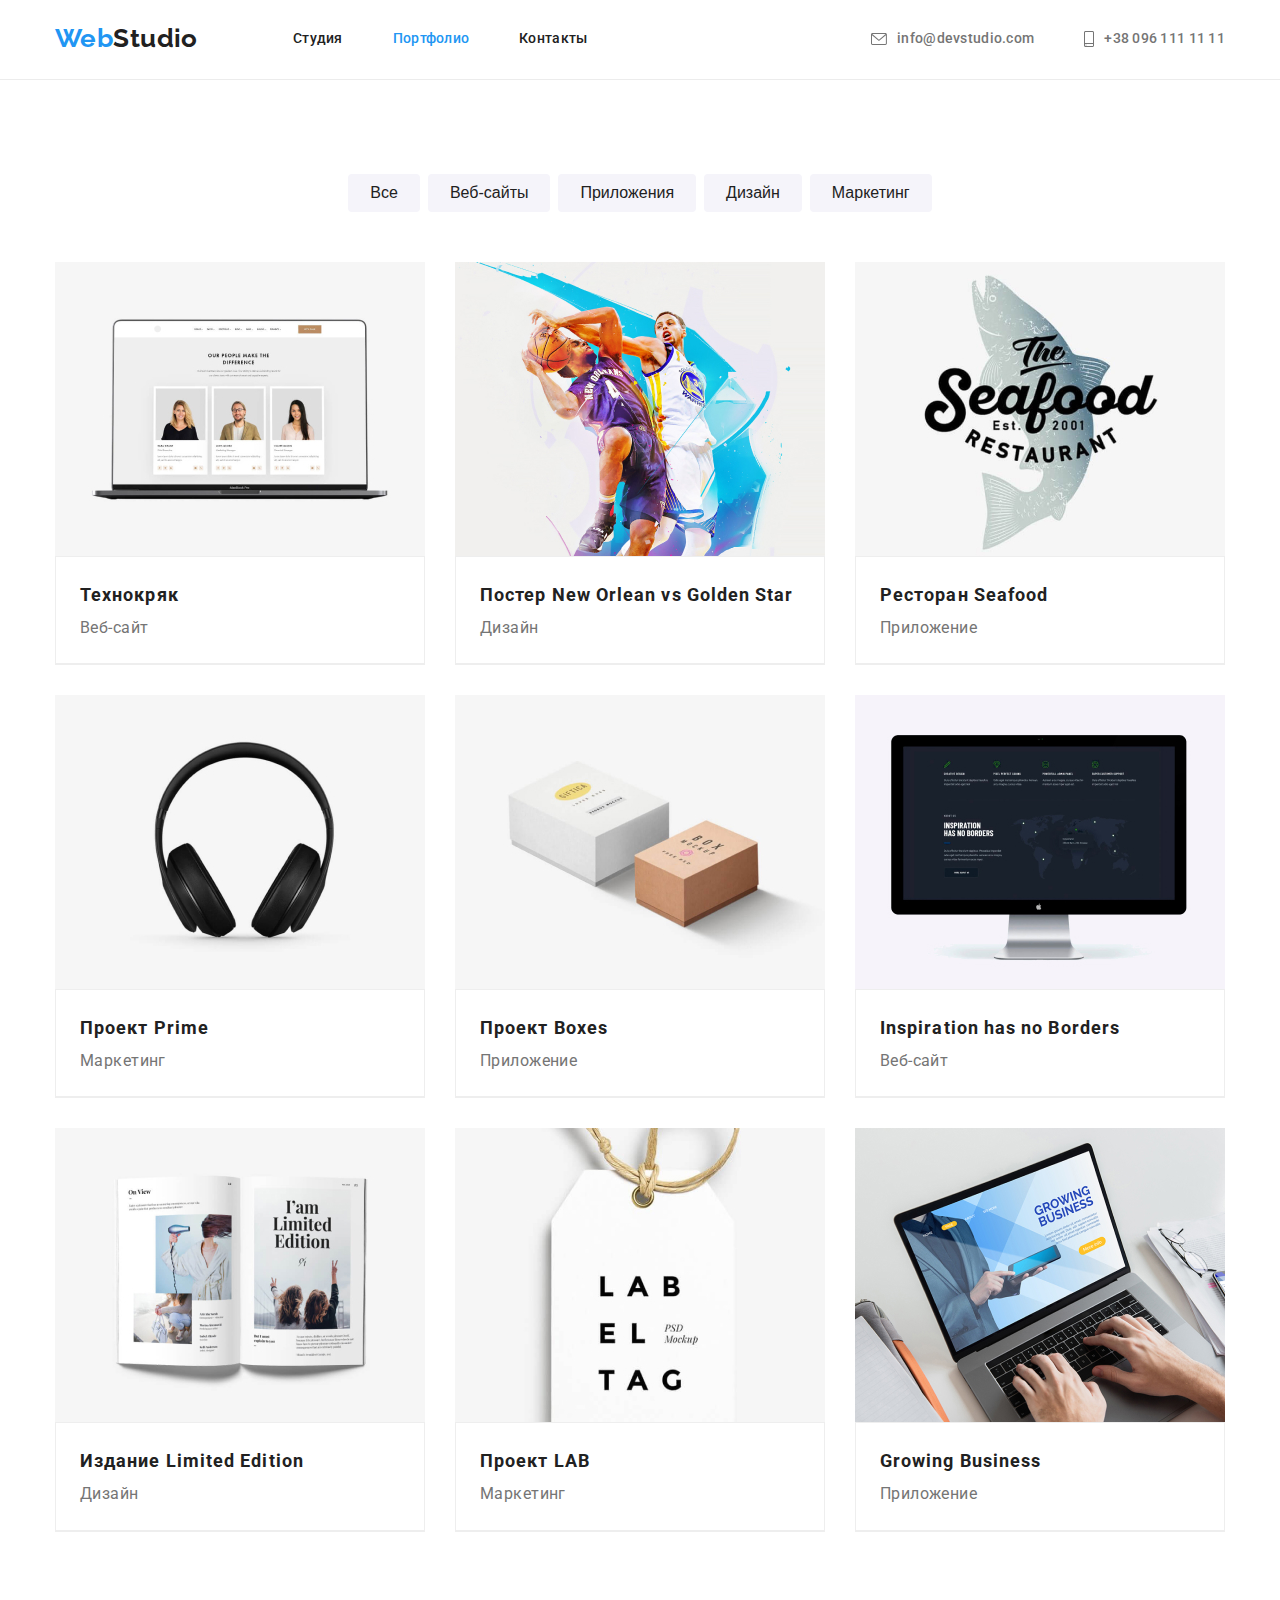
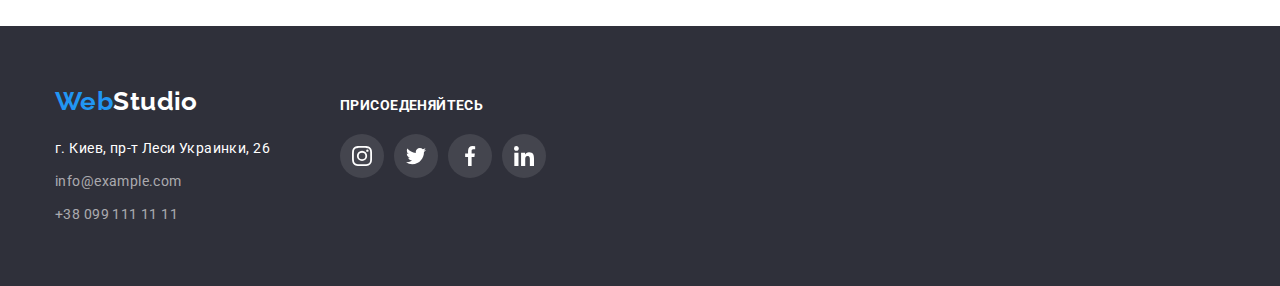
==== portfolio.html @ edc854e7 "Добавляет модельное окно проекту" ====
<!DOCTYPE html>
<html lang="ru">

<head>
  <meta charset="UTF-8">
  <meta http-equiv="X-UA-Compatible" content="IE=edge">
  <meta name="viewport" content="width=device-width, initial-scale=1.0">
  <title>Document</title>
  <link href="https://fonts.googleapis.com/css2?family=Raleway:wght@700&family=Roboto:wght@400;500;700;900&display=swap"
    rel="stylesheet">
  <link rel="stylesheet" href="https://cdnjs.cloudflare.com/ajax/libs/modern-normalize/1.1.0/modern-normalize.min.css">
  <link rel="stylesheet" href="./css/styles.css">
</head>

<body>
    <!-- Шапка сайта -->
    <!-- Шапка сайта -->
    <header class="page-header">
      <div class="container nav-container">
        <nav class="navbar">
          <a href="#" class="logo">
            <span class="logo-web">Web</span><span class="logo-studio">Studio</span>
          </a>
          <ul class="site-nav">
            <li class="site-nav-item"><a href="./index.html" class="site-nav-link">Студия</a></li>
            <li class="site-nav-item"><a href="./portfolio.html" class="site-nav-link current">Портфолио</a></li>
            <li class="site-nav-item"><a href="" class="site-nav-link">Контакты</a></li>
          </ul>
        </nav>
        <ul class="auth-nav">
          <li class="auth-nav-item">
            <a href="mailto:info@devstudio.com" class="auth-nav-link">
              <svg class="auth-nav-svg" width="16" height="12">
                <use href="./images/icons.svg#icon-envelope" class="auth-nav-icon"></use>
              </svg>
              <span>info@devstudio.com</span></a>
          </li>
          <li class="auth-nav-item">
            <a href="tel:+380961111111" class="auth-nav-link">
              <svg class="auth-nav-svg" width="10" height="16">
                <use href="./images/icons.svg#icon-smartphone" class="auth-nav-icon"></use>
              </svg>
              <span>+38 096 111 11 11</span>
            </a>
          </li>
        </ul>
      </div>
    </header>
    <!-- Основная часть -->
    <main>
      <!-- Портфолио работ -->
      <section class="section">
        <div class="container">
          <h1 class="visually-hidden">Портфолио работ</h1>
          <ul class="filter">
            <li class="filter-item">
              <button type="button" class="filter-button">Все</button></li>
            <li class="filter-item">
              <button type="button" class="filter-button">Веб-сайты</button>
            </li>
            <li class="filter-item">
              <button type="button" class="filter-button">Приложения</button>
            </li>
            <li class="filter-item">
              <button type="button" class="filter-button">Дизайн</button></li>
            <li class="filter-item">
              <button type="button" class="filter-button">Маркетинг</button>
            </li>
          </ul>
          <ul class="portfolio-work">
            <li class="portfolio-item">
              <article class="card">
              <a href="" class="portfolio-work-link">
                <div class="card-thumb">
                  <img
                  src="./images/imgport.jpg"
                  alt="Технокряк" width="380"
                />
                  <div class="card-thumb-box">
                    <p class="card-thumb-text">Технокряк это современная площадка распространения коронавируса. Компании используют эту платформу для цифрового
                    шпионажа и атак на защищённые сервера конкурентов.</p>
                  </div>
                </div>
                <div class="card-content">
                  <h2 class="portfolio-work-title">Технокряк</h2>
                  <p class="portfolio-work-text">Веб-сайт</p>
                </div>
              </a>
              </article>
            </li>
            <li class="portfolio-item">
              <article class="card">
              <a href="" class="portfolio-work-link">
                <div class="card-thumb">
                <img
                  src="./images/imgport(1).jpg"
                  alt="Постер New Orlean vs Golden Star" width="380"
                />
                </div>
                <div class="card-content">
                <h2 class="portfolio-work-title">Постер New Orlean vs Golden Star</h2>
                <p class="portfolio-work-text">Дизайн</p>
                </div>
              </a>
              </article>
            </li>
            <li class="portfolio-item">
              <article class="card">
              <a href="" class="portfolio-work-link">
                <div class="card-thumb">
                <img
                  src="./images/imgport(2).jpg"
                  alt="Ресторан Seafood" width="380"
                />
                </div>
                <div class="card-content">
                <h2 class="portfolio-work-title">Ресторан Seafood</h2>
                <p class="portfolio-work-text">Приложение</p>
                </div>
              </a>
              </article>
            </li>
            <li class="portfolio-item">
              <article class="card">
              <a href="" class="portfolio-work-link">
                <div class="card-thumb">
                <img
                  src="./images/imgport(3).jpg"
                  alt="Проект Prime" width="380"
                />
                </div>
                <div class="card-content">
                <h2 class="portfolio-work-title">Проект Prime</h2>
                <p class="portfolio-work-text">Маркетинг</p>
               </div>
              </a>
              </article>
            </li>
            <li class="portfolio-item">
              <article class="card">
              <a href="" class="portfolio-work-link">
                <div class="card-thumb">
                <img
                  src="./images/imgport(4).jpg"
                  alt="Проект Boxes" width="380"
                />
                </div>
                <div class="card-content">
                <h2 class="portfolio-work-title">Проект Boxes</h2>
                <p class="portfolio-work-text">Приложение</p>
                </div>
              </a>
              </article>
            </li>
            <li class="portfolio-item">
              <article class="card">
              <a href="" class="portfolio-work-link">
                <div class="card-thumb">
                <img
                  src="./images/imgport(5).jpg"
                  alt="Inspiration has no Borders" width="380"
                />
                </div>
                <div class="card-content">
                <h2 class="portfolio-work-title">Inspiration has no Borders</h2>
                <p class="portfolio-work-text">Веб-сайт</p>
                </div>
              </a>
              </article>
            </li>
            <li class="portfolio-item">
              <article class="card">
              <a href="" class="portfolio-work-link">
                <div class="card-thumb">
                <img
                  src="./images/imgport(6).jpg"
                  alt="Издание Limited Edition" width="380"
                />
                </div>
                <div class="card-content">
                <h2 class="portfolio-work-title">Издание Limited Edition</h2>
                <p class="portfolio-work-text">Дизайн</p>
                </div>
              </a>
              </article>
            </li>
            <li class="portfolio-item">
              <article class="card">
              <a href="" class="portfolio-work-link">
                <div class="card-thumb">
                <img
                  src="./images/imgport7).jpg"
                  alt="Проект LAB" width="380"
                />
                </div>
                <div class="card-content">
                <h2 class="portfolio-work-title">Проект LAB</h2>
                <p class="portfolio-work-text">Маркетинг</p>
                </div>
              </a>
              </article>
            </li>
            <li class="portfolio-item">
              <article class="card">
              <a href="" class="portfolio-work-link">
                <div class="card-thumb">
                <img
                  src="./images/imgport(8).jpg"
                  alt="Growing Business" width="380"
                />
                </div>
                <div class="card-content">
                <h2 class="portfolio-work-title">Growing Business</h2>
                <p class="portfolio-work-text">Приложение</p>
                </div>
              </a>
              </article>
            </li>
          </ul>
        </div>
      </section>
    </main>
    <!-- Подвал сайта -->
    <footer class="footer">
      <div class="container footer-box">
        <div class="address-box">
          <a href="" class="logo footer-logo">
            <span class="footer-logo-web">Web</span><span class="footer-logo-studio">Studio</span>
          </a>
          <address>
            <ul class="address">
              <li class="address-item">г. Киев, пр-т Леси Украинки, 26</li>
              <li class="address-item"><a href="mailto:info@example.com " class="address-link">info@example.com</a></li>
              <li class="address-item"><a href="tel:+380991111111" class="address-link">+38 099 111 11 11</a></li>
            </ul>
          </address>
        </div>
        <div class="socials-box">
          <p class="socials-box-title">Присоеденяйтесь</p>
          <ul class="socials-box-item">
            <li class="socials-box-link">
              <a href="" class="link-item socials-item">
                <svg class="icon-item" width="20" height="20">
                  <use href="./images/icons.svg#icon-instagram-2" class="icon"></use>
                </svg>
              </a>
            </li>
            <li class="socials-box-link">
              <a href="" class="link-item socials-item">
                <svg class="icon-item" width="20" height="20">
                  <use href="./images/icons.svg#icon-twitter" class="icon"></use>
                </svg>
              </a>
            </li>
            <li class="socials-box-link">
              <a href="" class="link-item socials-item">
                <svg class="icon-item" width="20" height="20">
                  <use href="./images/icons.svg#icon-facebook" class="icon"></use>
                </svg>
              </a>
            </li>
            <li class="socials-box-link">
              <a href="" class="link-item socials-item">
                <svg class="icon-item" width="20" height="20">
                  <use href="./images/icons.svg#icon-linkedin" class="icon"></use>
                </svg>
              </a>
            </li>
          </ul>
        </div>
      </div>
    </footer>
  </body>
</html>
---- css/styles.css ----
/* основной цвет текста #757575; */
/* Вторичный текст #212121 */
/* текст акцента #2196F3; */
/* текст заголовка первой секции #FFFFFF; */
/* текст мейла и телефона в футере color: rgba(255, 255, 255, 0.6)  */

:root {
  --primery-text-color: #757575;
  --title-text-color: #212121;
  --accent-text: #2196f3;
  --primery-white-color: #ffffff;
  --primery-bc-color: #ffffff;
  --secondary-bc-color: #2f303a;
  --bc-before-feature: #f5f4fa;
  --card-set-gap: 30px;
}

body {
  background-color: var(--primery-bc-color);
  color: var(--primery-text-color);
  font-family: Roboto, sans-serif;
  letter-spacing: 0.03em;
  font-size: 14px;
  line-height: 1.14;
}

h1,
h2,
h3,
p {
  margin: 0;
}

.container {
  width: 1200px;
  padding-right: 15px;
  padding-left: 15px;
  margin-left: auto;
  margin-right: auto;
}

img {
  display: block;
  max-width: 100%;
  height: auto;
}

ul {
  list-style: none;
  padding: 0;
  margin: 0;
}

.page-header {
  border-bottom: 1px solid #ececec;
  height: 80px;
  display: flex;
}

a {
  text-decoration: none;
}

/* Logo */
.logo {
  font-family: Raleway;
  font-weight: 700;
  font-size: 26px;
  line-height: 1.2;
  margin-right: 93px;
  width: 145px;
}

.logo-web {
  color: var(--accent-text);
}

.logo-studio {
  color: var(--title-text-color);
}
/* Navbar */
.nav-container {
  padding-top: 24px;
  padding-bottom: 25px;
  display: flex;
  justify-content: space-between;
  align-items: center;
}

.navbar {
  display: flex;
  align-items: center;
}

.auth-nav-icon {
  display: block;
  width: 16px;
  height: 12px;
}

/* Site nav */
.site-nav {
  display: flex;
  margin: 0;
}

.site-nav-link {
  color: var(--title-text-color);
  font-weight: 500;
  letter-spacing: 0.02em;
  margin-bottom: 40px;
}

.site-nav-item:not(:last-child) {
  margin-right: 50px;
}

.site-nav-link:hover,
.site-nav-link:focus {
  color: var(--accent-text);
}

.site-nav-link.current {
  color: var(--accent-text);
}

/* Auth-nav */

.auth-nav {
  display: flex;
  margin-left: auto;
}

.auth-nav-item {
  display: flex;
}

.auth-nav-item:not(:last-child) {
  margin-right: 50px;
}

.auth-nav-link {
  display: flex;
  align-items: center;
  color: var(--primery-text-color);
  font-weight: 500;
  letter-spacing: 0.02em;
}

.auth-nav-link:hover,
.auth-nav-link:focus {
  color: var(--accent-text);
}

.auth-nav-svg {
  margin-right: 10px;
}

.auth-nav-icon {
  fill: currentColor;
}

/* Hero */
.hero {
  text-align: center;
  padding-top: 200px;
  padding-bottom: 200px;
  padding-right: 0;
  padding-left: 0;
  background-color: var(--secondary-bc-color);
}

.hero-box {
  max-width: 1600px;
  height: 600px;
  margin-right: auto;
  margin-left: auto;
  background-image: linear-gradient(
      rgba(47, 48, 58, 0.4),
      rgba(47, 48, 58, 0.4)
    ),
    url(../images/imghero.jpg);
  background-repeat: no-repeat;
  background-position: center;
  background-size: cover;
}

.hero-title {
  color: var(--primery-white-color);
  font-weight: 900;
  font-size: 44px;
  line-height: 1.4;
  letter-spacing: 0.06em;
  text-transform: uppercase;
  width: 696px;
  margin-left: auto;
  margin-right: auto;
  margin-top: 0;
  margin-bottom: 0;
}

.button {
  margin-top: 30px;
}

/* Features */
.features {
  display: flex;
}

.feature-svg {
  display: flex;
  margin-bottom: 30px;
  background-color: #f5f4fa;
  border-radius: 4px;
  justify-content: center;
  align-items: center;
  width: 270px;
  height: 120px;
}

.feature-item:not(:last-child) {
  margin-right: 30px;
}

.feature-title {
  color: var(--title-text-color);
  font-weight: 700;
  text-transform: uppercase;
  margin-bottom: 10px;
}

.feature-text {
  font-size: 14px;
  line-height: 1.7;
}

.visually-hidden {
  position: absolute;
  clip: rect(0 0 0 0);
  width: 1px;
  height: 1px;
  margin: -1px;
}

/* Section */

.section {
  padding-bottom: 94px;
  padding-top: 94px;
}

.section-title {
  color: var(--title-text-color);
  font-weight: 700;
  font-size: 36px;
  line-height: 1.16;
  text-align: center;
  margin-top: 0;
  margin-bottom: 0;
}

/* Work */

.section-work {
  padding-top: 0;
}

.section-title-work {
  margin-bottom: 50px;
}

.work {
  margin-top: 50px;
  display: flex;
}

.img-work:not(:last-child) {
  margin-right: 30px;
}

.img-work-box {
  position: relative;
}

.work-subtitle-box {
  position: absolute;
  padding-top: 27px;
  padding-bottom: 27px;
  width: 100%;
  height: 70px;
  bottom: 0;
  background: rgba(47, 48, 58, 0.8);
}

.work-subtitle {
  font-weight: 700;
  text-transform: uppercase;
  color: var(--primery-white-color);
  text-align: center;
}

/* Team */
.section-team {
  background-color: #f5f4fa;
}

.team {
  margin-top: 50px;
  display: flex;
}

.team-item:not(:last-child) {
  margin-right: 30px;
}

.section-team-item {
  padding-top: 30px;
  padding-bottom: 30px;
  background: #ffffff;
  box-shadow: 0px 1px 3px rgba(0, 0, 0, 0.12), 0px 1px 1px rgba(0, 0, 0, 0.14),
    0px 2px 1px rgba(0, 0, 0, 0.2);
  border-radius: 0px 0px 4px 4px;
  text-align: center;
}

.section-team-title {
  color: var(--title-text-color);
  font-weight: 500;
  font-size: 16px;
  line-height: 1.18;
}

.section-team-text {
  font-size: 16px;
  line-height: 1.18;
  margin-top: 10px;
}

.section-link {
  display: flex;
  justify-content: center;
  margin-top: 16px;
}

.team-link:not(:last-child) {
  margin-right: 10px;
}

.link-item {
  display: block;
  width: 44px;
  height: 44px;
  padding: 12px;
  color: #afb1b8;
}

.link-item:hover,
.link-item:focus {
  background-color: var(--accent-text);
  color: var(--primery-white-color);
  border-radius: 50%;
}

.team-icon {
  fill: currentColor;
}

/* Clients */

.section-clients {
  display: flex;
}

.section-clients {
  margin-top: 50px;
}

.section-clients-item:not(:last-child) {
  margin-right: 30px;
}

.client-link {
  display: block;
  width: 170px;
  height: 92px;
  border: 1px solid #afb1b8;
  box-sizing: border-box;
  border-radius: 4px;
  color: #afb1b8;
  padding: 16px 32px;
}

.client-link:hover,
.client-link:focus {
  color: var(--accent-text);
  border: 1px solid var(--accent-text);
}

.client-icon {
  fill: currentColor;
}

/* Footer */
.footer {
  background-color: var(--secondary-bc-color);
  padding-top: 60px;
  padding-bottom: 60px;
}

.footer-logo {
  display: inline-block;
  margin-bottom: 20px;
  margin-right: 0;
}

.footer-logo-web {
  color: var(--accent-text);
}

.footer-logo-studio {
  color: var(--primery-white-color);
}

.address-item:not(:last-child) {
  color: var(--primery-white-color);
  font-size: 14px;
  line-height: 1.7;
  margin-bottom: 9px;
}

.address-link {
  display: inline-block;
  color: rgba(255, 255, 255, 0.6);
  font-size: 14px;
  line-height: 1.7;
}

.address-link:hover,
.address-link:focus {
  color: var(--accent-text);
}
address {
  font-style: normal;
}

.footer-box {
  display: flex;
  align-items: baseline;
}

.address-box {
  margin-right: 70px;
}

.socials-box-title {
  font-weight: 700;
  font-size: 14px;
  text-transform: uppercase;
  color: #ffffff;
}

.socials-box-item {
  display: flex;
  margin-top: 20px;
}

.socials-box-link:not(:last-child) {
  margin-right: 10px;
}

.socials-item {
  border-radius: 50%;
  background-color: rgba(255, 255, 255, 0.1);
}

.icon-item {
  fill: var(--primery-white-color);
}

/* Button */

button {
  font-family: inherit Roboto, sans-serif;
  cursor: pointer;
}

.button {
  display: inline-block;
  background-color: var(--accent-text);
  color: var(--primery-white-color);
  font-weight: bold;
  font-size: 16px;
  line-height: 1.9;
  letter-spacing: 0.06em;
  padding: 10px 32px;
  min-width: 200px;
  border-radius: 4px;
}

/* Portfolio */

.filter {
  display: flex;
  justify-content: center;
  margin-bottom: 50px;
}

.filter-item:not(:last-child) {
  margin-right: 8px;
}

.filter-button {
  font-weight: 500;
  font-size: 16px;
  line-height: 1.6;
  background-color: #f5f4fa;
  color: var(--title-text-color);
  padding: 6px 22px;
  border-radius: 4px;
  border: none;
}

.filter-button:hover,
.filter-button:focus {
  background-color: var(--accent-text);
  color: var(--primery-white-color);
  box-shadow: 0px 3px 1px rgba(0, 0, 0, 0.1), 0px 1px 2px rgba(0, 0, 0, 0.08),
    0px 2px 2px rgba(0, 0, 0, 0.12);
}

.portfolio-work {
  display: flex;
  flex-wrap: wrap;
  margin-left: calc(-1 * var(--card-set-gap));
  margin-bottom: calc(-1 * var(--card-set-gap));
}

.portfolio-work .portfolio-item {
  flex-basis: calc((100% - 90px) / 3);
  margin-left: var(--card-set-gap);
  margin-bottom: var(--card-set-gap);
  border-bottom: 1px solid #eeeeee;
}

.portfolio-work-link {
  display: block;
}

.portfolio-work-link:hover,
.portfolio-work-link:focus {
  box-shadow: 0px 1px 1px rgba(0, 0, 0, 0.12), 0px 4px 4px rgba(0, 0, 0, 0.06),
    1px 4px 6px rgba(0, 0, 0, 0.16);
}

.portfolio-work-title {
  color: var(--title-text-color);
  font-weight: bold;
  font-size: 18px;
  line-height: 2;
  letter-spacing: 0.06em;
}

.portfolio-work-text {
  color: var(--primery-text-color);
  font-size: 16px;
  line-height: 1.9;
}

.card-content {
  padding: 20px 24px;
  border: 1px solid #eeeeee;
  box-sizing: border-box;
}

.card-thumb {
  position: relative;
}

.card-thumb-box {
  position: absolute;
  top: 0;
  right: 0;
  background: rgba(33, 150, 243, 0.9);
  padding: 63px 24px;
  opacity: 0;
}

.card-thumb-box:hover {
  opacity: 1;
}

.card-thumb-text {
  font-weight: normal;
  font-size: 18px;
  line-height: 1.55;
  color: var(--primery-white-color);
}

/* Модальное окно */
.backdrop {
  position: fixed;
  top: 0;
  left: 0;
  width: 100%;
  height: 100%;
  background-color: rgba(0, 0, 0, 0.2);
}

.backdrop.is-hidden {
  opacity: 1;
  pointer-events: none;
  visibility: hidden;
}

.modal {
  position: absolute;
  top: 50%;
  left: 50%;
  transform: translate(-50%, -50%);
  min-width: 528px;
  min-height: 581px;
  background-color: var(--primery-white-color);
}
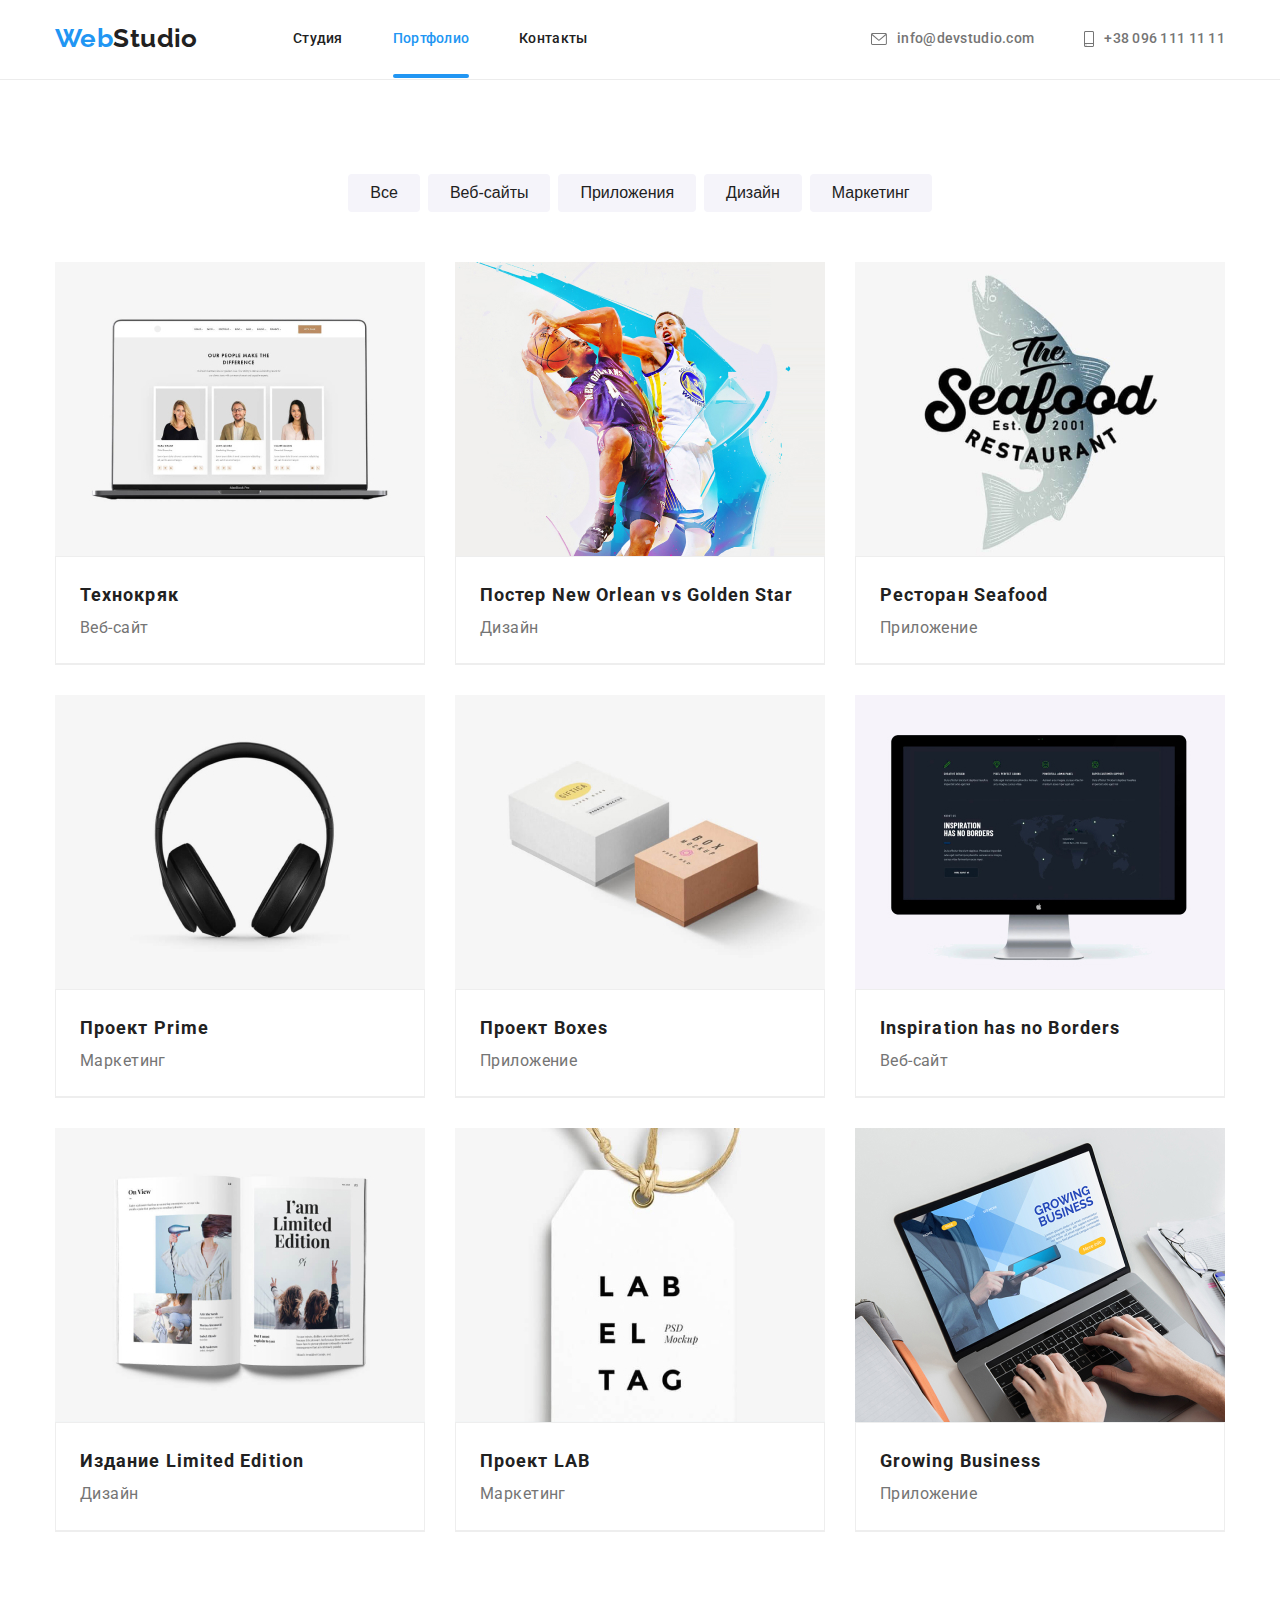
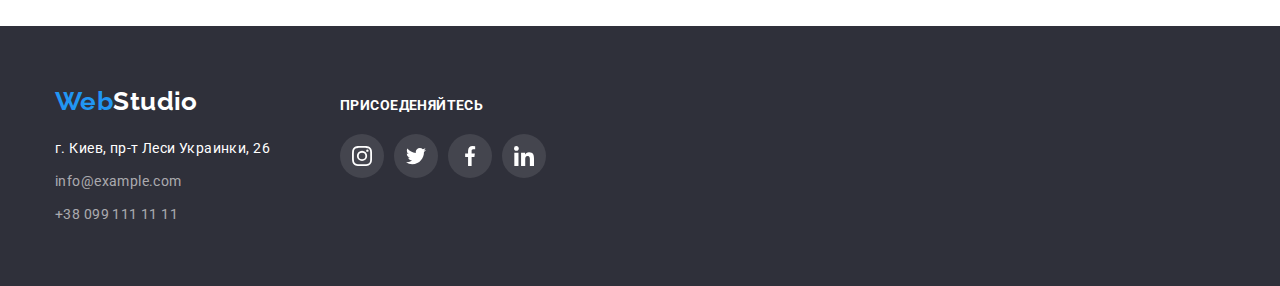
==== commit 0aee06a4: "Добавляет анимации и модельное окно проекту" ====
--- a/portfolio.html
+++ b/portfolio.html
@@ -92,10 +92,12 @@
               <article class="card">
               <a href="" class="portfolio-work-link">
                 <div class="card-thumb">
-                <img
-                  src="./images/imgport(1).jpg"
-                  alt="Постер New Orlean vs Golden Star" width="380"
-                />
+                  <img src="./images/imgport(1).jpg" alt="Технокряк" width="380" />
+                  <div class="card-thumb-box">
+                    <p class="card-thumb-text">Технокряк это современная площадка распространения коронавируса. Компании используют эту
+                      платформу для цифрового
+                      шпионажа и атак на защищённые сервера конкурентов.</p>
+                  </div>
                 </div>
                 <div class="card-content">
                 <h2 class="portfolio-work-title">Постер New Orlean vs Golden Star</h2>
@@ -107,12 +109,14 @@
             <li class="portfolio-item">
               <article class="card">
               <a href="" class="portfolio-work-link">
-                <div class="card-thumb">
-                <img
-                  src="./images/imgport(2).jpg"
-                  alt="Ресторан Seafood" width="380"
-                />
-                </div>
+              <div class="card-thumb">
+                <img src="./images/imgport(2).jpg" alt="Технокряк" width="380" />
+                <div class="card-thumb-box">
+                  <p class="card-thumb-text">Технокряк это современная площадка распространения коронавируса. Компании используют эту
+                    платформу для цифрового
+                    шпионажа и атак на защищённые сервера конкурентов.</p>
+                </div>
+              </div>
                 <div class="card-content">
                 <h2 class="portfolio-work-title">Ресторан Seafood</h2>
                 <p class="portfolio-work-text">Приложение</p>
@@ -123,12 +127,14 @@
             <li class="portfolio-item">
               <article class="card">
               <a href="" class="portfolio-work-link">
-                <div class="card-thumb">
-                <img
-                  src="./images/imgport(3).jpg"
-                  alt="Проект Prime" width="380"
-                />
-                </div>
+              <div class="card-thumb">
+                <img src="./images/imgport(3).jpg" alt="Технокряк" width="380" />
+                <div class="card-thumb-box">
+                  <p class="card-thumb-text">Технокряк это современная площадка распространения коронавируса. Компании используют эту
+                    платформу для цифрового
+                    шпионажа и атак на защищённые сервера конкурентов.</p>
+                </div>
+              </div>
                 <div class="card-content">
                 <h2 class="portfolio-work-title">Проект Prime</h2>
                 <p class="portfolio-work-text">Маркетинг</p>
@@ -140,10 +146,12 @@
               <article class="card">
               <a href="" class="portfolio-work-link">
                 <div class="card-thumb">
-                <img
-                  src="./images/imgport(4).jpg"
-                  alt="Проект Boxes" width="380"
-                />
+                  <img src="./images/imgport(4).jpg" alt="Технокряк" width="380" />
+                  <div class="card-thumb-box">
+                    <p class="card-thumb-text">Технокряк это современная площадка распространения коронавируса. Компании используют эту
+                      платформу для цифрового
+                      шпионажа и атак на защищённые сервера конкурентов.</p>
+                  </div>
                 </div>
                 <div class="card-content">
                 <h2 class="portfolio-work-title">Проект Boxes</h2>
@@ -156,10 +164,14 @@
               <article class="card">
               <a href="" class="portfolio-work-link">
                 <div class="card-thumb">
-                <img
+                  <img
                   src="./images/imgport(5).jpg"
-                  alt="Inspiration has no Borders" width="380"
-                />
+                  alt="Технокряк" width="380"
+                />
+                  <div class="card-thumb-box">
+                    <p class="card-thumb-text">Технокряк это современная площадка распространения коронавируса. Компании используют эту платформу для цифрового
+                    шпионажа и атак на защищённые сервера конкурентов.</p>
+                  </div>
                 </div>
                 <div class="card-content">
                 <h2 class="portfolio-work-title">Inspiration has no Borders</h2>
@@ -172,10 +184,12 @@
               <article class="card">
               <a href="" class="portfolio-work-link">
                 <div class="card-thumb">
-                <img
-                  src="./images/imgport(6).jpg"
-                  alt="Издание Limited Edition" width="380"
-                />
+                  <img src="./images/imgport(6).jpg" alt="Технокряк" width="380" />
+                  <div class="card-thumb-box">
+                    <p class="card-thumb-text">Технокряк это современная площадка распространения коронавируса. Компании используют эту
+                      платформу для цифрового
+                      шпионажа и атак на защищённые сервера конкурентов.</p>
+                  </div>
                 </div>
                 <div class="card-content">
                 <h2 class="portfolio-work-title">Издание Limited Edition</h2>
@@ -192,6 +206,11 @@
                   src="./images/imgport7).jpg"
                   alt="Проект LAB" width="380"
                 />
+                <div class="card-thumb-box">
+                  <p class="card-thumb-text">Технокряк это современная площадка распространения коронавируса. Компании используют эту
+                    платформу для цифрового
+                    шпионажа и атак на защищённые сервера конкурентов.</p>
+                </div>
                 </div>
                 <div class="card-content">
                 <h2 class="portfolio-work-title">Проект LAB</h2>
@@ -208,6 +227,11 @@
                   src="./images/imgport(8).jpg"
                   alt="Growing Business" width="380"
                 />
+                <div class="card-thumb-box">
+                  <p class="card-thumb-text">Технокряк это современная площадка распространения коронавируса. Компании используют эту
+                    платформу для цифрового
+                    шпионажа и атак на защищённые сервера конкурентов.</p>
+                </div>
                 </div>
                 <div class="card-content">
                 <h2 class="portfolio-work-title">Growing Business</h2>
--- a/css/styles.css
+++ b/css/styles.css
@@ -105,10 +105,25 @@
 }
 
 .site-nav-link {
+  position: relative;
   color: var(--title-text-color);
   font-weight: 500;
   letter-spacing: 0.02em;
   margin-bottom: 40px;
+  padding-top: 32px;
+  padding-bottom: 32px;
+  transition: color 250ms cubic-bezier(0.4, 0, 0.2, 1);
+}
+
+.site-nav-link.current::after {
+  content: "";
+  position: absolute;
+  bottom: 0;
+  left: 0;
+  width: 100%;
+  height: 4px;
+  border-radius: 2px;
+  background-color: var(--accent-text);
 }
 
 .site-nav-item:not(:last-child) {
@@ -145,6 +160,7 @@
   color: var(--primery-text-color);
   font-weight: 500;
   letter-spacing: 0.02em;
+  transition: color 250ms cubic-bezier(0.4, 0, 0.2, 1);
 }
 
 .auth-nav-link:hover,
@@ -291,9 +307,6 @@
   height: 70px;
   bottom: 0;
   background: rgba(47, 48, 58, 0.8);
-}
-
-.work-subtitle {
   font-weight: 700;
   text-transform: uppercase;
   color: var(--primery-white-color);
@@ -353,13 +366,15 @@
   height: 44px;
   padding: 12px;
   color: #afb1b8;
+  border-radius: 50%;
+  transition: color 250ms cubic-bezier(0.4, 0, 0.2, 1),
+    background-color 250ms cubic-bezier(0.4, 0, 0.2, 1);
 }
 
 .link-item:hover,
 .link-item:focus {
   background-color: var(--accent-text);
   color: var(--primery-white-color);
-  border-radius: 50%;
 }
 
 .team-icon {
@@ -389,6 +404,9 @@
   border-radius: 4px;
   color: #afb1b8;
   padding: 16px 32px;
+
+  transition: color 250ms cubic-bezier(0.4, 0, 0.2, 1),
+    border 250ms cubic-bezier(0.4, 0, 0.2, 1);
 }
 
 .client-link:hover,
@@ -434,6 +452,7 @@
   color: rgba(255, 255, 255, 0.6);
   font-size: 14px;
   line-height: 1.7;
+  transition: color 250ms cubic-bezier(0.4, 0, 0.2, 1);
 }
 
 .address-link:hover,
@@ -519,6 +538,10 @@
   padding: 6px 22px;
   border-radius: 4px;
   border: none;
+
+  transition-property: color, background-color, box-shadow;
+  transition-duration: 250ms;
+  transition-timing-function: cubic-bezier(0.4, 0, 0.2, 1);
 }
 
 .filter-button:hover,
@@ -545,6 +568,7 @@
 
 .portfolio-work-link {
   display: block;
+  transition: box-shadow 250ms cubic-bezier(0.4, 0, 0.2, 1);
 }
 
 .portfolio-work-link:hover,
@@ -575,26 +599,27 @@
 
 .card-thumb {
   position: relative;
+  overflow: hidden;
 }
 
 .card-thumb-box {
   position: absolute;
   top: 0;
-  right: 0;
-  background: rgba(33, 150, 243, 0.9);
-  padding: 63px 24px;
-  opacity: 0;
-}
-
-.card-thumb-box:hover {
-  opacity: 1;
-}
-
-.card-thumb-text {
+  left: 0;
+  width: 100%;
+  height: 100%;
   font-weight: normal;
   font-size: 18px;
   line-height: 1.55;
   color: var(--primery-white-color);
+  background: rgba(33, 150, 243, 0.9);
+  padding: 63px 24px;
+  transform: translateY(100%);
+  transition: transform 250ms cubic-bezier(0.4, 0, 0.2, 1);
+}
+
+.card:hover .card-thumb-box {
+  transform: translateY(0);
 }
 
 /* Модальное окно */
@@ -605,10 +630,16 @@
   width: 100%;
   height: 100%;
   background-color: rgba(0, 0, 0, 0.2);
+  opacity: 1;
+  transition: opacity 250ms cubic-bezier(0.4, 0, 0.2, 1);
+}
+
+.backdrop.is-hidden .modal {
+  transform: translate(-50%, -50%) scale(0.5);
 }
 
 .backdrop.is-hidden {
-  opacity: 1;
+  opacity: 0;
   pointer-events: none;
   visibility: hidden;
 }
@@ -617,8 +648,32 @@
   position: absolute;
   top: 50%;
   left: 50%;
-  transform: translate(-50%, -50%);
+  transform: translate(-50%, -50%) scale(1);
+  transition: transform 250ms cubic-bezier(0.4, 0, 0.2, 1);
   min-width: 528px;
   min-height: 581px;
   background-color: var(--primery-white-color);
-}
+  box-shadow: 0px 1px 3px rgba(0, 0, 0, 0.12), 0px 1px 1px rgba(0, 0, 0, 0.14),
+    0px 2px 1px rgba(0, 0, 0, 0.2);
+  border-radius: 4px;
+}
+
+.modal-button-box {
+  position: relative;
+}
+
+.modal-button {
+  position: absolute;
+  top: 8px;
+  right: 8px;
+
+  background-color: var(--primery-white-color);
+  border-style: none;
+  padding: 0;
+}
+
+.modal-svg {
+  border: 1px solid rgba(0, 0, 0, 0.1);
+  box-sizing: border-box;
+  border-radius: 50%;
+}
